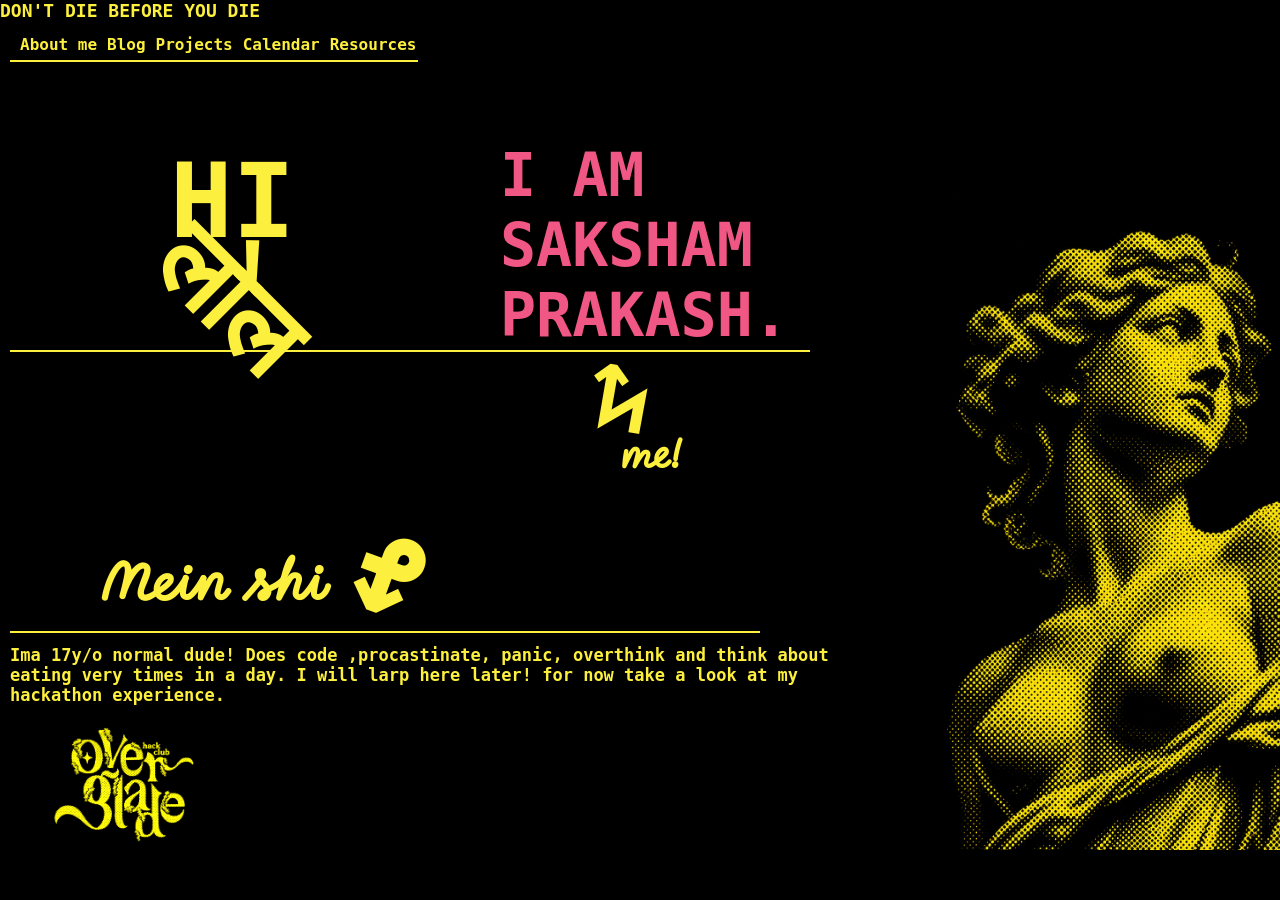
==== index.html @ 029dad7a "layout design" ====
<!DOCTYPE html>
<html lang="en">

<head>

    <meta charset="UTF-8">
    <meta name="viewport" content="width=device/width", intial-scale =1.0 >
    <title> My core</title>
    <link rel="preconnect" href="https://fonts.googleapis.com">
<link rel="preconnect" href="https://fonts.gstatic.com" crossorigin>
<link href="https://fonts.googleapis.com/css2?family=JetBrains+Mono:ital,wght@0,100..800;1,100..800&family=Momo+Signature&display=swap" rel="stylesheet">
    
    <link rel ="stylesheet" href = "style.css">

</head>
<body>
    <div class="nav">

        <a href = "#about">About me</a>
        <a href = "write.html">Blog</a>
        <a href = "#Projects">Projects</a>
        <a href = "#Calendar">Calendar</a>
        <a href = "#resources">Resources</a>
    </div>


        


    
    <main>
        <div >
                <img src ="hpgirl.png" class = "hpgirl">

            </div>
         
        <section class = "front">
            <div class="intro">
                <b> I AM SAKSHAM PRAKASH.</b>
                
                

            </div>
            <div class="hi">
                <b> HI  </b>
                
            </div>
            

            <div class="lol"><b>लोल</b></div>
            <div class="me"><b>me!</b></div>
            <div class="shi"><b>Mein shi</b></div>
            

            
        </section>
        <section>
            <div class="line1"></div>
            <div class="line2"></div>
            <div class="line3"></div>
            <div class="line4"></div>
             
        </section>
        <div class="me-arrow"> 
            <b>↯ </b>
        </div>
        <div class = "shit-arrow">
            <b>↬</b>
        </div>

        <div class="larp"> <b>Ima 17y/o normal dude! Does code ,procastinate, panic, overthink and think about eating very times in a day.
            I will larp here later! for now take a look at my hackathon experience.</b></div>


    
        <div>
            <a href="google.com" ><img src= "overglade.png"class="og"></a>
        </div>
        <div class="quote"> 
            <b> DON'T DIE BEFORE YOU DIE</b>
        </div>
        

        
        
    </main>


</body>

</html>
---- style.css ----
body {
    margin: 0 auto ;
    font-family: "JetBrains", monospace;
    background: #000000;
    
    
    

    
}
main {
    position:relative;
    width: 100%;
    height: 850px;
    overflow: hidden;
    
}
html, body {
    
    
}


.nav {
    display: flex;
    flex-direction: row;
    gap:10px;
    position: absolute;
    left:20px;
    top:35px;
    font-family: inherit;
    font-weight: 600;
    z-index: 100;
    
    

}
.nav a{
    color:#FCEF3D;
    text-decoration: none;
    

}











.intro {
    left:500px;
    position: absolute;
    top:140px;
    text-align: left;
    font-size: 60px;
    color: #F15784;
    
    display:inline-block;
    width: 300px;
    
    
    
}



.hi {
    position: absolute;
    font-size: 104px;
    top:140px;
    left:170px;
    color: #FCEF3D;


}

.lol {
    position:absolute;
    color:#FCEF3D;
    top:240px;
    left:150px;
    font-size: 104px;
    transform: rotate(45deg);

}


.line1 {
    width: 408px;
    height: 2px;
    background-color: #FCEF3D;
    position: absolute;
    left:10px;
    top: 60px;
}

.line2 {
    width: 800px;
    height: 2px;
    background-color: #FCEF3D;
    position: absolute;
    left:10px;
    top: 350px;
    
    
}
.hpgirl {
    position:absolute;
    right: -40px;
    width: 400px;
    height: auto;
    top:190px

}

.line3 {
    position: absolute;
    right:100px;
    left:100px;
    height: 2px;
    top:30px;
    background-color: #FCEF3D;
    visibility: hidden;


}

.line4{
    position: absolute;
    background-color: #FCEF3D;
    width:750px;
    height: 2px;
    left:10px;
    top: 630.5px;
}

.me-arrow {
    position: absolute;
    color: #FCEF3D;
    font-size: 100px;
    top:340px;
    left:590px;
    display: inline-block;
    transform: rotate(180deg);
}

.shit-arrow {
    position:absolute;
    color:#FCEF3D;
    font-size: 150px;
    top:490px;
    left:350px;
    display:inline-block;
    transform: rotate(110deg);
    

}

.me {
    position: absolute;
    color: #FCEF3D;
    font-size: 32px;
    font-family: "Momo Signature",cursive;
    left:620px;
    top:430px;
    
}
.shi {
    position:absolute;
    color:#FCEF3D;
    font-family: "Momo Signature", cursive;
    font-size: 44px;
    left:100px;
    top:550px;
}

.larp {
    position:absolute;
    color:#FCEF3D;
    font-size: 17px;
    bottom:145px;
    left:10px;
    display: inline-block;
    width: 850px;
}


.og {
    position: absolute;
    width: 150px;
    height: auto;

    bottom:0px;
    left:50px;
    filter: brightness(120%);
    

}

.quote {
    position:absolute;
    color:#FCEF3D;
    justify-self: center;
    font-size: large;
}
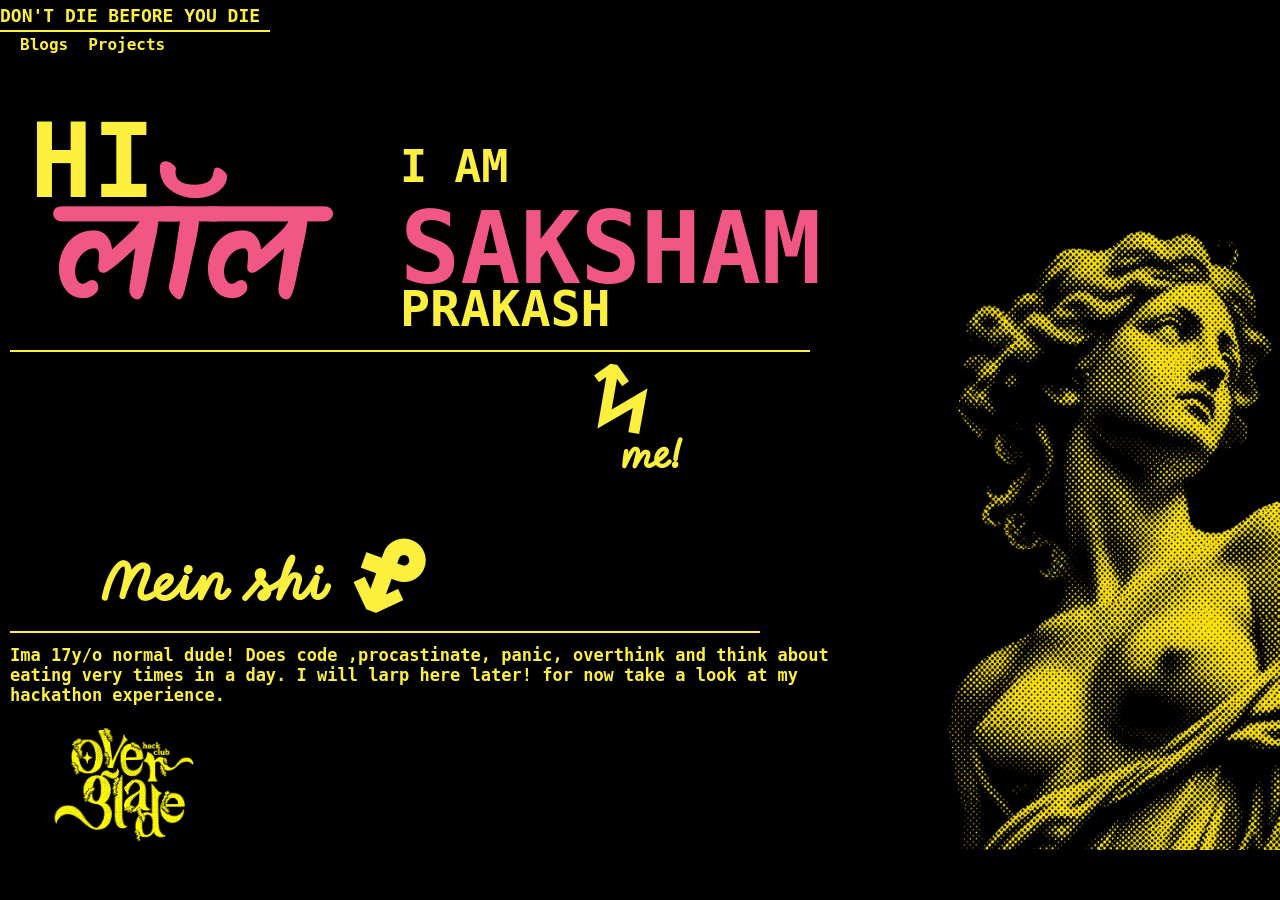
==== commit 9d97e4a4: "added naviation, added socials, fixed intro design n fonts" ====
--- a/index.html
+++ b/index.html
@@ -8,7 +8,7 @@
     <title> My core</title>
     <link rel="preconnect" href="https://fonts.googleapis.com">
 <link rel="preconnect" href="https://fonts.gstatic.com" crossorigin>
-<link href="https://fonts.googleapis.com/css2?family=JetBrains+Mono:ital,wght@0,100..800;1,100..800&family=Momo+Signature&display=swap" rel="stylesheet">
+<link href="https://fonts.googleapis.com/css2?family=JetBrains+Mono:ital,wght@0,100..800;1,100..800&family=Kalam:wght@300;400;700&family=Momo+Signature&display=swap" rel="stylesheet">
     
     <link rel ="stylesheet" href = "style.css">
 
@@ -16,11 +16,10 @@
 <body>
     <div class="nav">
 
-        <a href = "#about">About me</a>
-        <a href = "write.html">Blog</a>
+        
+        <a href = "write.html">Blogs</a>
         <a href = "#Projects">Projects</a>
-        <a href = "#Calendar">Calendar</a>
-        <a href = "#resources">Resources</a>
+        
     </div>
 
 
@@ -36,10 +35,16 @@
          
         <section class = "front">
             <div class="intro">
-                <b> I AM SAKSHAM PRAKASH.</b>
+                <b> I AM </b>
                 
                 
 
+            </div>
+            <div class = "saksham"> 
+                <b> SAKSHAM</b>
+            </div>
+            <div class = "prakash">
+                <b>PRAKASH  </b>
             </div>
             <div class="hi">
                 <b> HI  </b>
@@ -47,7 +52,7 @@
             </div>
             
 
-            <div class="lol"><b>लोल</b></div>
+            <div class="lol"><b>लॉल</b></div>
             <div class="me"><b>me!</b></div>
             <div class="shi"><b>Mein shi</b></div>
             
@@ -73,11 +78,20 @@
 
 
     
-        <div>
-            <a href="google.com" ><img src= "overglade.png"class="og"></a>
-        </div>
+        
         <div class="quote"> 
             <b> DON'T DIE BEFORE YOU DIE</b>
+        </div>
+        <div class="ogcon">
+            <div href ="google.com"><img src="overglade_hover.png" class = "og_hover"></div>
+            <div>
+            <img src= "overglade.png"class="og"></a>
+        </div>
+
+        </div>
+        <div class="socials">
+            <a href = "instagram.com"> <img src = "ig.png" class="ig"></a>
+            <a href = "linkedin.com"> <img src = "linkdin.png" class= "linkdin"></a>
         </div>
         
 
--- a/style.css
+++ b/style.css
@@ -15,16 +15,13 @@
     overflow: hidden;
     
 }
-html, body {
-    
-    
-}
+
 
 
 .nav {
     display: flex;
     flex-direction: row;
-    gap:10px;
+    gap:20px;
     position: absolute;
     left:20px;
     top:35px;
@@ -41,6 +38,9 @@
     
 
 }
+.nav a:hover {
+    color:#F15784
+}
 
 
 
@@ -53,12 +53,12 @@
 
 
 .intro {
-    left:500px;
+    left:400px;
     position: absolute;
     top:140px;
-    text-align: left;
-    font-size: 60px;
-    color: #F15784;
+    
+    font-size: 45px;
+    color: #FCEF3D;
     
     display:inline-block;
     width: 300px;
@@ -66,14 +66,33 @@
     
     
 }
+.saksham {
+    position:absolute;
+    color:#F15784;
+    font-size: 100px;
+    font-weight: 700;
+    top:190px;
+    left: 400px;
+
+}
+.prakash {
+
+    position:absolute;
+    color:#FCEF3D;
+    font-size: 50px;
+    font-weight: 800;
+    top:280px;
+    left: 400px;
+
+}
 
 
 
 .hi {
     position: absolute;
     font-size: 104px;
-    top:140px;
-    left:170px;
+    top:100px;
+    left:30px;
     color: #FCEF3D;
 
 
@@ -81,22 +100,26 @@
 
 .lol {
     position:absolute;
-    color:#FCEF3D;
-    top:240px;
-    left:150px;
-    font-size: 104px;
-    transform: rotate(45deg);
+    color:#F15784;
+    top:150px;
+    left:50px;
+    font-size: 140px;
+    
+    font-family: Kalam;
+    font-weight: 700;
+    z-index: 10;
 
 }
 
 
 .line1 {
-    width: 408px;
-    height: 2px;
+    width: 160px;
+    height: 3px;
     background-color: #FCEF3D;
     position: absolute;
     left:10px;
     top: 60px;
+    visibility: hidden;
 }
 
 .line2 {
@@ -120,12 +143,12 @@
 
 .line3 {
     position: absolute;
-    right:100px;
-    left:100px;
+    width:270px;
     height: 2px;
     top:30px;
     background-color: #FCEF3D;
-    visibility: hidden;
+    justify-self: center;
+    
 
 
 }
@@ -202,20 +225,59 @@
 
 }
 
+
+.og_hover {
+     position: absolute;
+    width: 150px;
+    height: auto;
+
+    bottom:0px;
+    left:50px;
+    filter: brightness(120%);
+
+}
+.ogcon:hover .og {
+    transition: 0.1s;
+    visibility: hidden;
+
+}
+.ogcon:hover .og_hover {
+    transition: 0.1s;
+    visibility: visible;
+}
+
 .quote {
     position:absolute;
     color:#FCEF3D;
     justify-self: center;
     font-size: large;
-}
-
-
-
-
-
-
-    
-    
-    
-
-
+    top:5px;
+}
+.socials {
+    position:absolute;
+    top:20px;
+    left:1280px;
+    display:flex;
+    gap:20px;
+}
+.ig {
+    
+    width: 100%;
+    height: 30px;
+}
+.linkdin {
+    
+    width: 100%;
+    height: 30px;
+    
+}
+
+
+
+
+
+    
+    
+    
+
+
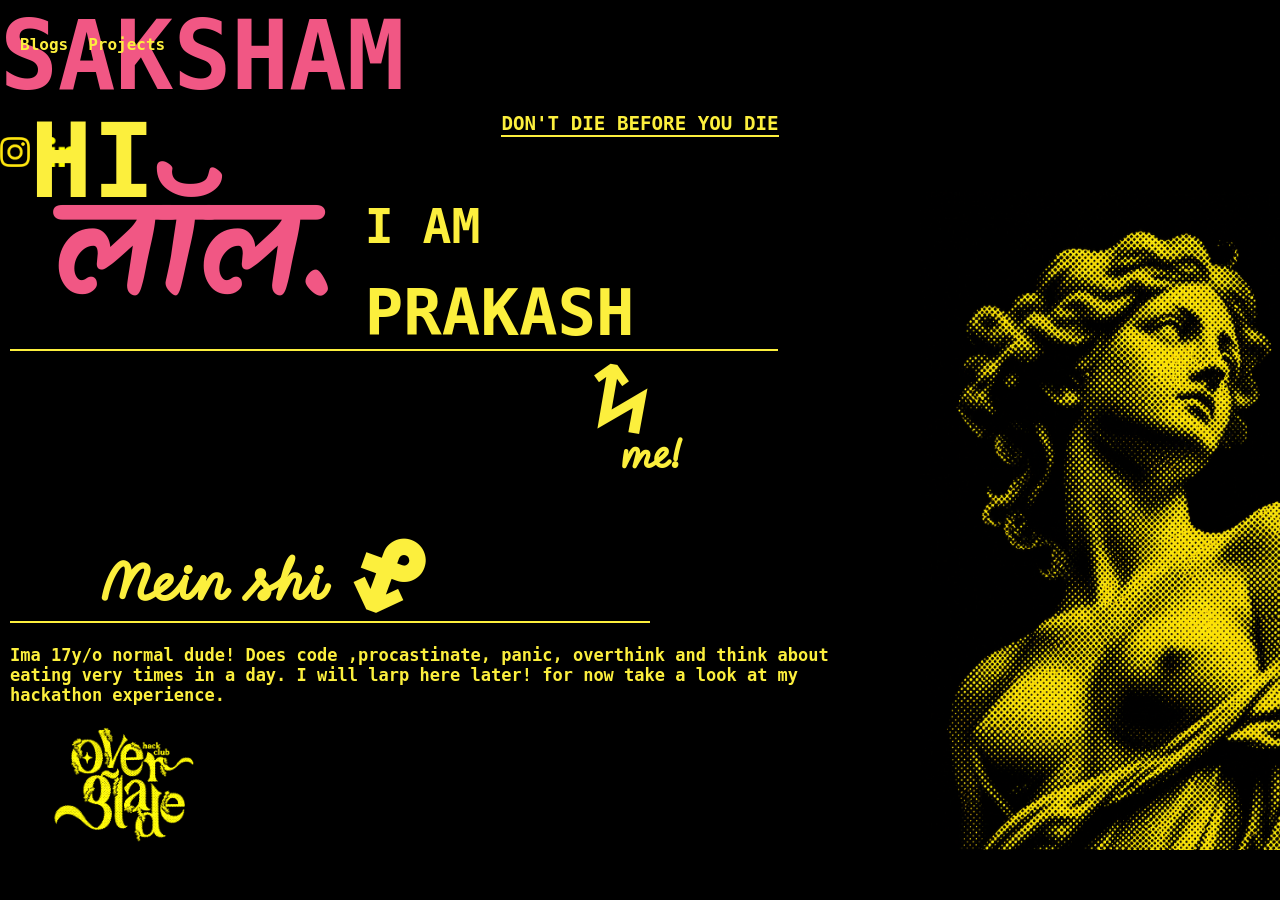
==== commit 95f712d2: "still working on some proportion n sizing and placements issues" ====
--- a/index.html
+++ b/index.html
@@ -4,7 +4,7 @@
 <head>
 
     <meta charset="UTF-8">
-    <meta name="viewport" content="width=device/width", intial-scale =1.0 >
+    <meta name="viewport" content="width=device-width", intial-scale=1.0 >
     <title> My core</title>
     <link rel="preconnect" href="https://fonts.googleapis.com">
 <link rel="preconnect" href="https://fonts.gstatic.com" crossorigin>
@@ -52,7 +52,7 @@
             </div>
             
 
-            <div class="lol"><b>लॉल</b></div>
+            <div class="lol"><b>लॉल.</b></div>
             <div class="me"><b>me!</b></div>
             <div class="shi"><b>Mein shi</b></div>
             
--- a/style.css
+++ b/style.css
@@ -11,7 +11,7 @@
 main {
     position:relative;
     width: 100%;
-    height: 850px;
+    min-height: 850px;
     overflow: hidden;
     
 }
@@ -53,36 +53,35 @@
 
 
 .intro {
-    left:400px;
-    position: absolute;
-    top:140px;
-    
-    font-size: 45px;
+    left:28.5vw;
+    position: absolute;
+    top:22vh;
+    
+    font-size: 3rem;
     color: #FCEF3D;
     
     display:inline-block;
-    width: 300px;
+    
     
     
     
 }
 .saksham {
-    position:absolute;
+    
     color:#F15784;
-    font-size: 100px;
+    font-size: 6rem;
     font-weight: 700;
-    top:190px;
-    left: 400px;
+    
 
 }
 .prakash {
 
     position:absolute;
     color:#FCEF3D;
-    font-size: 50px;
+    font-size: 4rem;
     font-weight: 800;
-    top:280px;
-    left: 400px;
+    top:32.5%;
+    left: 28.5%;
 
 }
 
@@ -90,7 +89,7 @@
 
 .hi {
     position: absolute;
-    font-size: 104px;
+    font-size: 6.5rem;
     top:100px;
     left:30px;
     color: #FCEF3D;
@@ -103,7 +102,7 @@
     color:#F15784;
     top:150px;
     left:50px;
-    font-size: 140px;
+    font-size: 8.5rem;
     
     font-family: Kalam;
     font-weight: 700;
@@ -123,12 +122,12 @@
 }
 
 .line2 {
-    width: 800px;
+    width: 60%;
     height: 2px;
     background-color: #FCEF3D;
     position: absolute;
     left:10px;
-    top: 350px;
+    top: 41%;
     
     
 }
@@ -141,25 +140,15 @@
 
 }
 
-.line3 {
-    position: absolute;
-    width:270px;
+
+
+.line4{
+    position: absolute;
+    background-color: #FCEF3D;
+    width:50%;
     height: 2px;
-    top:30px;
-    background-color: #FCEF3D;
-    justify-self: center;
-    
-
-
-}
-
-.line4{
-    position: absolute;
-    background-color: #FCEF3D;
-    width:750px;
-    height: 2px;
-    left:10px;
-    top: 630.5px;
+    left:10px;
+    top: 73%;
 }
 
 .me-arrow {
@@ -247,18 +236,29 @@
 }
 
 .quote {
-    position:absolute;
-    color:#FCEF3D;
-    justify-self: center;
-    font-size: large;
-    top:5px;
+    text-align: center;
+    
+    
+    
+    color:#FCEF3D;
+    
+    font-size:1.2rem;
+    border-bottom: 0.15rem solid #FCEF3D;
+    width:fit-content;
+    margin-left: auto;
+    margin-right: auto;
+
+    
+    
 }
 .socials {
-    position:absolute;
-    top:20px;
-    left:1280px;
+    margin-right:2vh;
+    margin-left:auto;
+    
     display:flex;
-    gap:20px;
+    gap:1.1rem;
+    justify-self: right;
+
 }
 .ig {
     
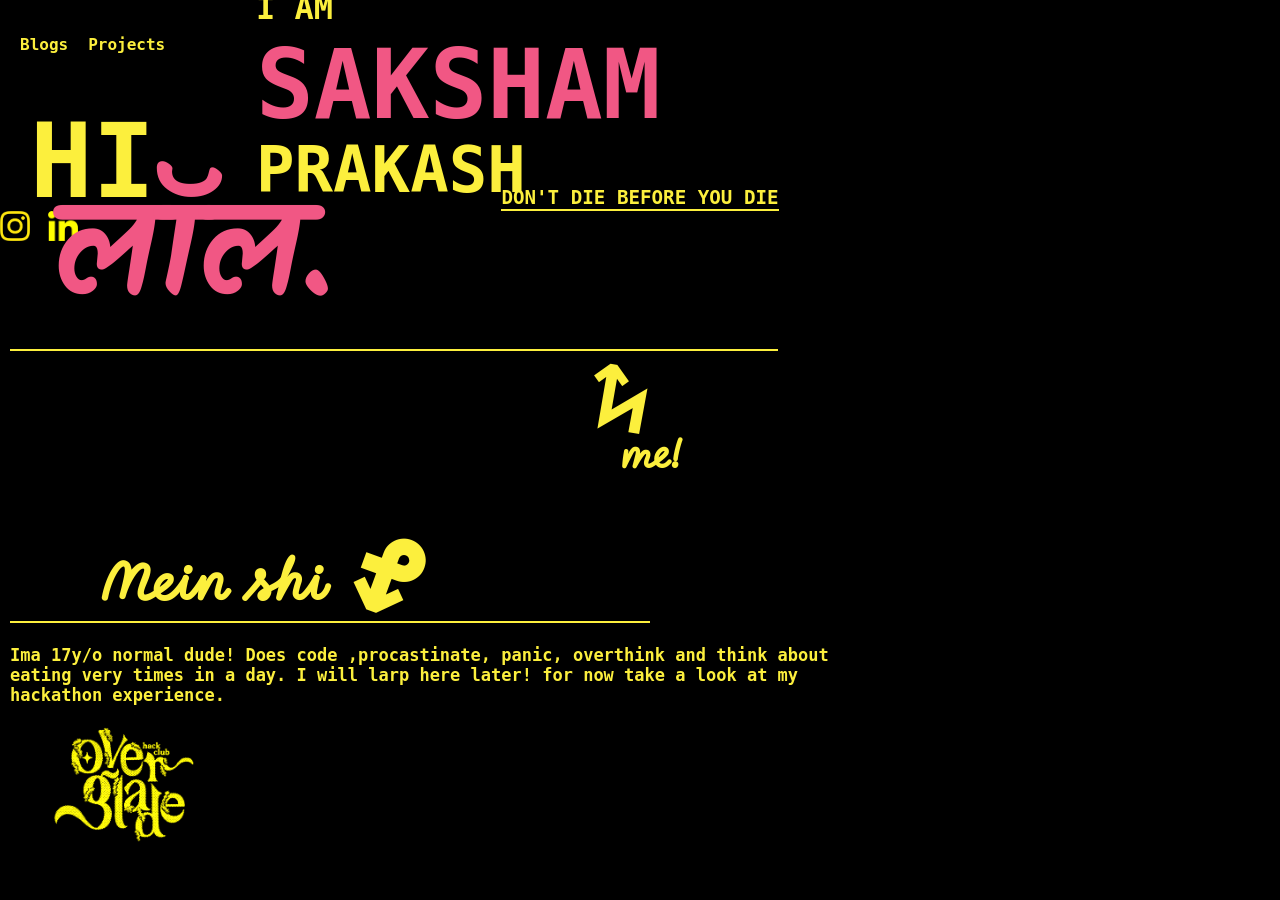
==== commit 74f75780: "still f ixing the position n scaling problems" ====
--- a/index.html
+++ b/index.html
@@ -34,18 +34,18 @@
             </div>
          
         <section class = "front">
-            <div class="intro">
-                <b> I AM </b>
+            <div class = "intro1">
+                <div class="intro">
+                <b class = "iam"> I AM </b>
+                <b class="saksham">SAKSHAM</b>
+                <b class = "prakash">PRAKASH</b> </div>
+            </div>
+            
+            
                 
                 
 
-            </div>
-            <div class = "saksham"> 
-                <b> SAKSHAM</b>
-            </div>
-            <div class = "prakash">
-                <b>PRAKASH  </b>
-            </div>
+            
             <div class="hi">
                 <b> HI  </b>
                 
--- a/style.css
+++ b/style.css
@@ -44,7 +44,12 @@
 
 
 
-
+.intro1 {
+    padding-left:20vw;
+    
+
+
+}
 
 
 
@@ -53,17 +58,29 @@
 
 
 .intro {
-    left:28.5vw;
-    position: absolute;
-    top:22vh;
-    
-    font-size: 3rem;
+    
+    
+    
     color: #FCEF3D;
     
-    display:inline-block;
-    
-    
-    
+    display:flex;
+    flex-direction: column;
+    align-items: flex-start;
+    gap:5vh;
+    
+
+    
+
+    
+    
+    
+    
+}
+.iam{
+    font-size: 2rem;
+    height:fit-content;
+    line-height: 0.5;
+
     
 }
 .saksham {
@@ -71,17 +88,21 @@
     color:#F15784;
     font-size: 6rem;
     font-weight: 700;
+    height:fit-content;
+    line-height: 0.5;
+    
     
 
 }
 .prakash {
-
-    position:absolute;
+    height: fit-content;
+
+    
     color:#FCEF3D;
     font-size: 4rem;
     font-weight: 800;
-    top:32.5%;
-    left: 28.5%;
+    line-height: 0.5;
+   
 
 }
 
@@ -136,13 +157,17 @@
     right: -40px;
     width: 400px;
     height: auto;
-    top:190px
-
-}
-
-
-
-.line4{
+    top:190px;
+    visibility: hidden;
+    
+
+
+
+}
+
+
+
+.line4{ 
     position: absolute;
     background-color: #FCEF3D;
     width:50%;
@@ -159,6 +184,7 @@
     left:590px;
     display: inline-block;
     transform: rotate(180deg);
+    
 }
 
 .shit-arrow {
@@ -247,6 +273,7 @@
     width:fit-content;
     margin-left: auto;
     margin-right: auto;
+    
 
     
     
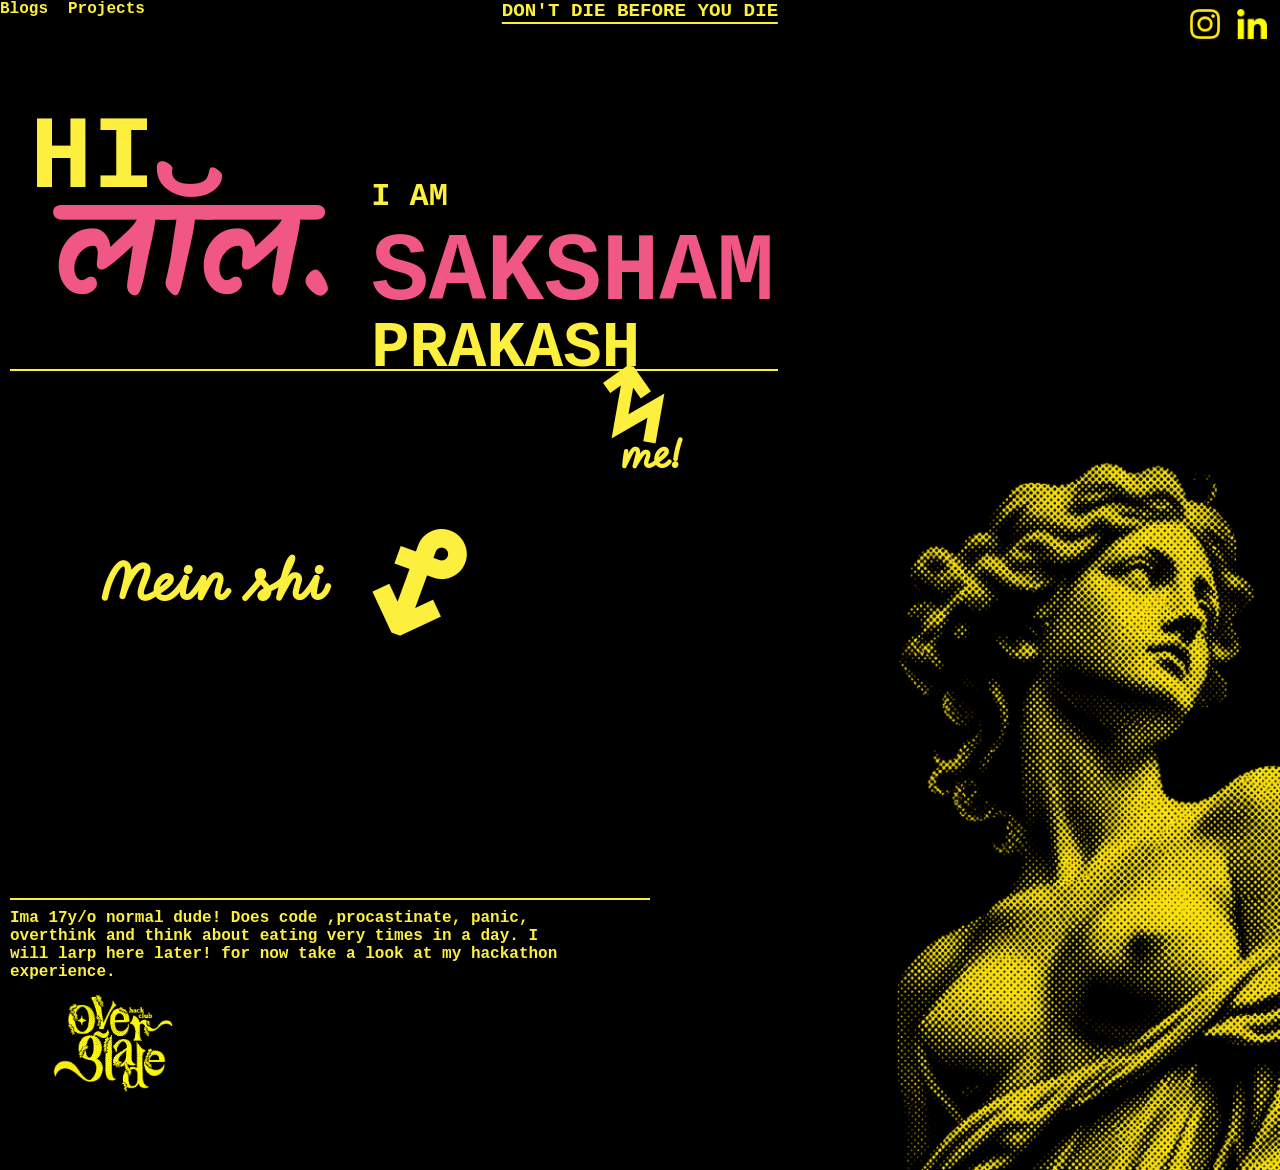
==== commit dd6017ec: "fixed line4 postioning, and other elemts adaptibiltiy to different screeens, use two section for fir" ====
--- a/index.html
+++ b/index.html
@@ -14,6 +14,26 @@
 
 </head>
 <body>
+     
+
+
+        
+
+
+    
+    <main>
+        <div class="girl" >
+                <img src ="hpgirl.png" class = "hpgirl">
+
+         </div>
+        <section class = "first_screen">
+            <div class="socials">
+            <a href = "https://instagram.com" target="_blank"> <img src = "ig.png" class="ig"></a>
+            <a href = "https://linkedin.com" target ="blank"> <img src = "linkdin.png" class= "linkdin"></a>
+        </div>
+        <div class="quote"> 
+            <b> DON'T DIE BEFORE YOU DIE</b>
+        </div>
     <div class="nav">
 
         
@@ -21,25 +41,16 @@
         <a href = "#Projects">Projects</a>
         
     </div>
-
-
-        
-
-
-    
-    <main>
-        <div >
-                <img src ="hpgirl.png" class = "hpgirl">
-
-            </div>
+            
          
-        <section class = "front">
-            <div class = "intro1">
-                <div class="intro">
-                <b class = "iam"> I AM </b>
-                <b class="saksham">SAKSHAM</b>
-                <b class = "prakash">PRAKASH</b> </div>
-            </div>
+            <section class = "front">
+                <div class = "intro1">
+                    <div class="intro">
+                        <b class = "iam"> I AM </b>
+                        <b class="saksham">SAKSHAM</b>
+                        <b class = "prakash">PRAKASH</b> 
+                    </div>
+                </div>
             
             
                 
@@ -63,9 +74,13 @@
             <div class="line1"></div>
             <div class="line2"></div>
             <div class="line3"></div>
-            <div class="line4"></div>
+
+            
              
         </section>
+        <div class="line4"></div>
+               
+        
         <div class="me-arrow"> 
             <b>↯ </b>
         </div>
@@ -73,26 +88,39 @@
             <b>↬</b>
         </div>
 
-        <div class="larp"> <b>Ima 17y/o normal dude! Does code ,procastinate, panic, overthink and think about eating very times in a day.
-            I will larp here later! for now take a look at my hackathon experience.</b></div>
+        </section>
+
+
+
+
+
+
+        <section class="second_screen">
+
+
+            <div class="larp"> <b>Ima 17y/o normal dude! Does code ,procastinate, panic, overthink and think about eating very times in a day.
+            I will larp here later! for now take a look at my hackathon experience.</b>
+            </div>
+
+            <div class="ogcon">
+            <div href ="google.com"><img src="overglade_hover.png" class = "og_hover"></div>
+            <div>
+            <img src= "overglade.png"class="og"></a>
+            </div>
+
+            </div>
 
 
     
         
-        <div class="quote"> 
-            <b> DON'T DIE BEFORE YOU DIE</b>
-        </div>
-        <div class="ogcon">
-            <div href ="google.com"><img src="overglade_hover.png" class = "og_hover"></div>
-            <div>
-            <img src= "overglade.png"class="og"></a>
-        </div>
+        
+        
 
-        </div>
-        <div class="socials">
-            <a href = "instagram.com"> <img src = "ig.png" class="ig"></a>
-            <a href = "linkedin.com"> <img src = "linkdin.png" class= "linkdin"></a>
-        </div>
+        </section>
+        
+
+        
+       
         
 
         
--- a/style.css
+++ b/style.css
@@ -3,6 +3,7 @@
     font-family: "JetBrains", monospace;
     background: #000000;
     
+    overflow-x: hidden;
     
     
 
@@ -11,8 +12,8 @@
 main {
     position:relative;
     width: 100%;
-    min-height: 850px;
-    overflow: hidden;
+    
+    
     
 }
 
@@ -22,16 +23,28 @@
     display: flex;
     flex-direction: row;
     gap:20px;
-    position: absolute;
-    left:20px;
-    top:35px;
+    width: fit-content;
     font-family: inherit;
     font-weight: 600;
-    z-index: 100;
-    
-    
-
-}
+}
+   
+.first_screen {
+    position: relative;
+    width: 100%;
+    height: 100vh;
+    box-sizing: border-box;
+}
+
+.second_screen {
+    position: relative;
+    width: 100%;
+    min-height: 30vh;
+    box-sizing: border-box;
+}
+    
+    
+
+
 .nav a{
     color:#FCEF3D;
     text-decoration: none;
@@ -42,10 +55,53 @@
     color:#F15784
 }
 
+.quote {
+    position: absolute;
+    top:0vh;
+    left:50%;
+
+    
+    
+    
+    
+    
+    
+    color:#FCEF3D;
+    
+    font-size:1.2rem;
+    border-bottom: 0.15rem solid #FCEF3D;
+    width:fit-content;
+   
+    height: fit-content;
+    transform:translateX(-50%);
+    
+    
+
+    
+    
+}
+
+.socials {
+    position:absolute;
+    top:1vh;
+    right:1vw;
+    
+    
+    
+    width:fit-content;
+
+    
+    display:flex;
+    gap:1.1rem;
+    
+
+}
 
 
 .intro1 {
-    padding-left:20vw;
+    padding-left:29vw;
+    padding-top: 19vh;
+    
     
 
 
@@ -69,12 +125,6 @@
     gap:5vh;
     
 
-    
-
-    
-    
-    
-    
 }
 .iam{
     font-size: 2rem;
@@ -101,7 +151,7 @@
     color:#FCEF3D;
     font-size: 4rem;
     font-weight: 800;
-    line-height: 0.5;
+    line-height: 0.2;
    
 
 }
@@ -150,30 +200,34 @@
     left:10px;
     top: 41%;
     
-    
+}
+.girl {
+    overflow: hidden;
+    position:absolute;
+    right: 0;
+    width: 30%;
+    height: 165vh;
+    bottom:0;
 }
 .hpgirl {
-    position:absolute;
-    right: -40px;
-    width: 400px;
-    height: auto;
-    top:190px;
-    visibility: hidden;
-    
-
-
-
+    
+    position:absolute;
+    bottom:0vh;
+    width: 100%;
+    
 }
 
 
 
 .line4{ 
-    position: absolute;
+    
     background-color: #FCEF3D;
     width:50%;
     height: 2px;
+    position:absolute;
     left:10px;
-    top: 73%;
+    bottom:0vh;
+    
 }
 
 .me-arrow {
@@ -220,20 +274,20 @@
 .larp {
     position:absolute;
     color:#FCEF3D;
-    font-size: 17px;
-    bottom:145px;
+    font-size: 1rem;
+    top:1vh;
     left:10px;
     display: inline-block;
-    width: 850px;
+    width: 45%;
 }
 
 
 .og {
     position: absolute;
-    width: 150px;
+    width: 10%;
     height: auto;
 
-    bottom:0px;
+    top:10vh;
     left:50px;
     filter: brightness(120%);
     
@@ -243,10 +297,10 @@
 
 .og_hover {
      position: absolute;
-    width: 150px;
+    width: 10%;
     height: auto;
 
-    bottom:0px;
+    top:10vh;
     left:50px;
     filter: brightness(120%);
 
@@ -261,40 +315,16 @@
     visibility: visible;
 }
 
-.quote {
-    text-align: center;
-    
-    
-    
-    color:#FCEF3D;
-    
-    font-size:1.2rem;
-    border-bottom: 0.15rem solid #FCEF3D;
-    width:fit-content;
-    margin-left: auto;
-    margin-right: auto;
-    
-
-    
-    
-}
-.socials {
-    margin-right:2vh;
-    margin-left:auto;
-    
-    display:flex;
-    gap:1.1rem;
-    justify-self: right;
-
-}
+
+
 .ig {
     
-    width: 100%;
+    width: auto;
     height: 30px;
 }
 .linkdin {
     
-    width: 100%;
+    width: auto;
     height: 30px;
     
 }
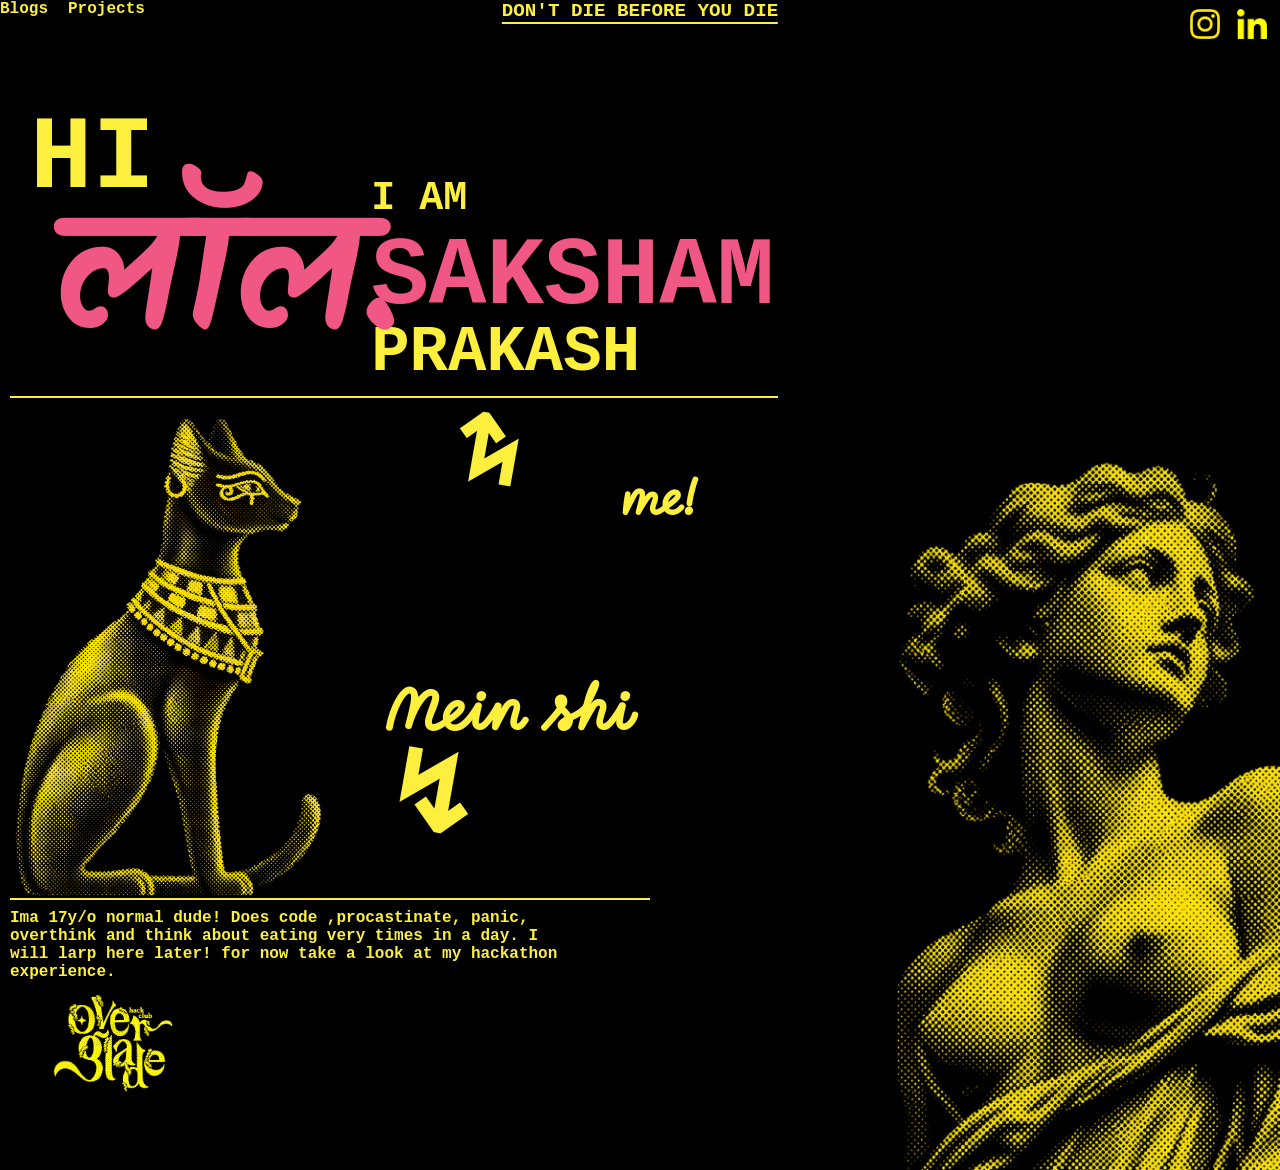
==== commit 1f84a6ce: "almost done with home page moving to project n blog" ====
--- a/index.html
+++ b/index.html
@@ -26,6 +26,7 @@
                 <img src ="hpgirl.png" class = "hpgirl">
 
          </div>
+         <div> <img src="cat.png" class = "cat"> </div>
         <section class = "first_screen">
             <div class="socials">
             <a href = "https://instagram.com" target="_blank"> <img src = "ig.png" class="ig"></a>
@@ -85,7 +86,7 @@
             <b>↯ </b>
         </div>
         <div class = "shit-arrow">
-            <b>↬</b>
+            <b>↯</b>
         </div>
 
         </section>
--- a/style.css
+++ b/style.css
@@ -127,7 +127,7 @@
 
 }
 .iam{
-    font-size: 2rem;
+    font-size: 2.5rem;
     height:fit-content;
     line-height: 0.5;
 
@@ -173,7 +173,7 @@
     color:#F15784;
     top:150px;
     left:50px;
-    font-size: 8.5rem;
+    font-size: 10.5rem;
     
     font-family: Kalam;
     font-weight: 700;
@@ -182,15 +182,7 @@
 }
 
 
-.line1 {
-    width: 160px;
-    height: 3px;
-    background-color: #FCEF3D;
-    position: absolute;
-    left:10px;
-    top: 60px;
-    visibility: hidden;
-}
+
 
 .line2 {
     width: 60%;
@@ -198,7 +190,7 @@
     background-color: #FCEF3D;
     position: absolute;
     left:10px;
-    top: 41%;
+    top: 44vh;
     
 }
 .girl {
@@ -216,6 +208,14 @@
     width: 100%;
     
 }
+.cat {
+    position: absolute;
+    height:auto;
+    width: 38vh;
+    top:46vh;
+    left:0vw;
+    transform:scaleX(-1);
+}
 
 
 
@@ -233,9 +233,9 @@
 .me-arrow {
     position: absolute;
     color: #FCEF3D;
-    font-size: 100px;
-    top:340px;
-    left:590px;
+    font-size: 6rem;
+    top:43vh;
+    left:35vw;
     display: inline-block;
     transform: rotate(180deg);
     
@@ -244,11 +244,16 @@
 .shit-arrow {
     position:absolute;
     color:#FCEF3D;
-    font-size: 150px;
-    top:490px;
-    left:350px;
+    font-size: 7rem;
+    top:81vh;
+    left:30vw;
     display:inline-block;
-    transform: rotate(110deg);
+    
+
+    
+
+    
+    
     
 
 }
@@ -256,19 +261,19 @@
 .me {
     position: absolute;
     color: #FCEF3D;
-    font-size: 32px;
+    font-size: 2.5rem;
     font-family: "Momo Signature",cursive;
     left:620px;
-    top:430px;
+    top:52vh;
     
 }
 .shi {
     position:absolute;
     color:#FCEF3D;
     font-family: "Momo Signature", cursive;
-    font-size: 44px;
-    left:100px;
-    top:550px;
+    font-size: 3rem;
+    left:30vw;
+    top:75vh;
 }
 
 .larp {
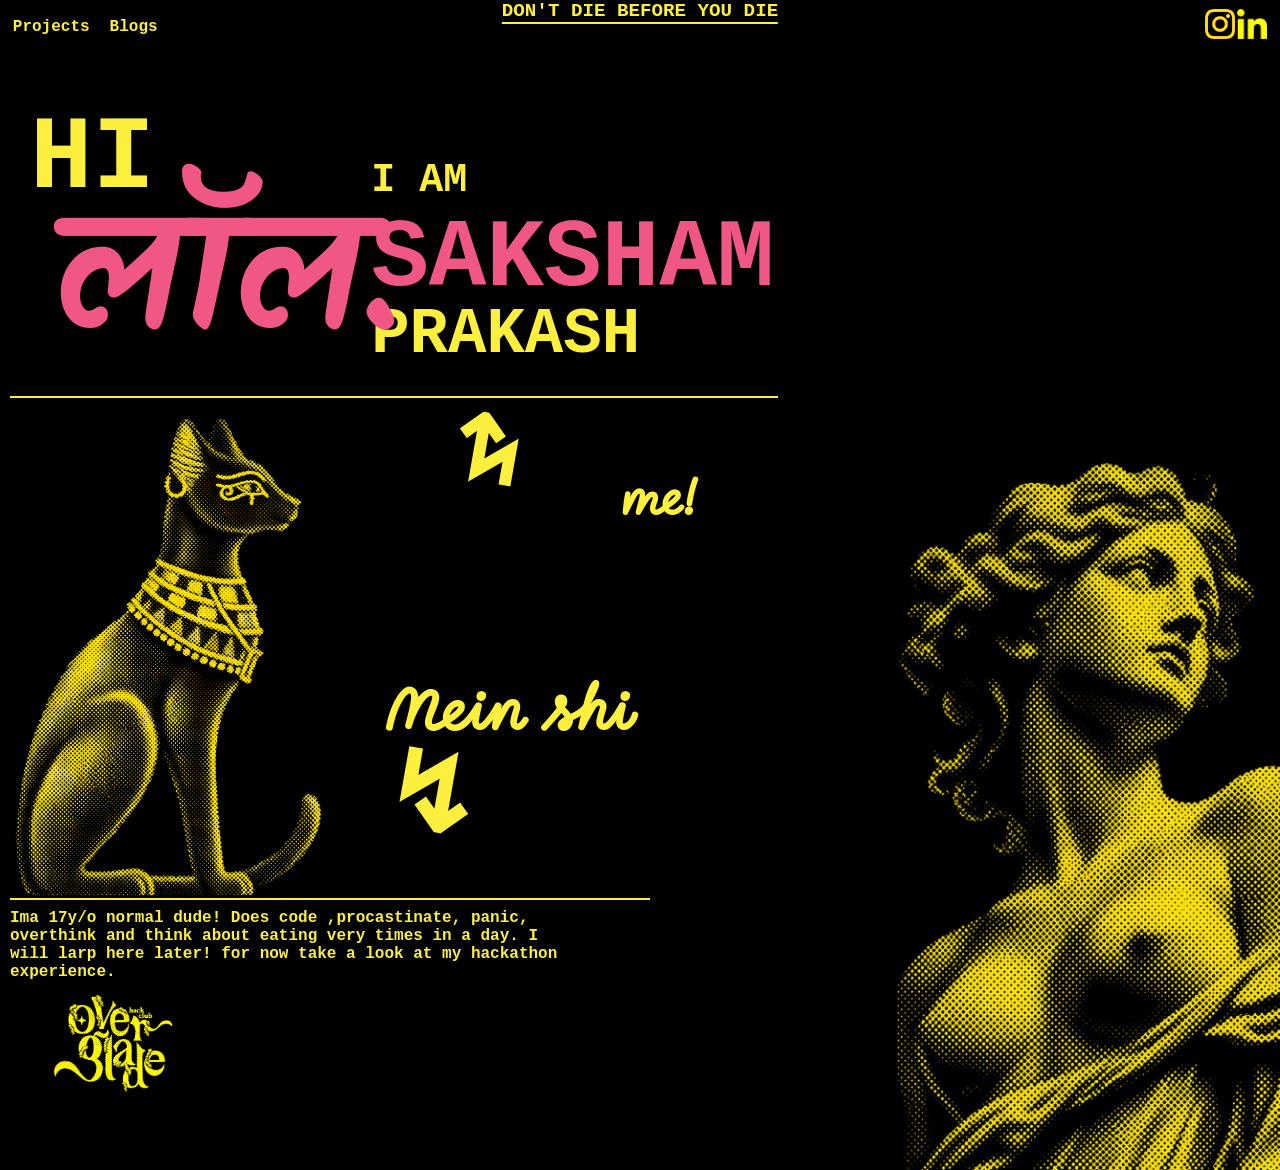
==== commit 27fcfa1d: "started and made good develppment in project page" ====
--- a/index.html
+++ b/index.html
@@ -28,18 +28,28 @@
          </div>
          <div> <img src="cat.png" class = "cat"> </div>
         <section class = "first_screen">
-            <div class="socials">
-            <a href = "https://instagram.com" target="_blank"> <img src = "ig.png" class="ig"></a>
+            <div class="linkdin_con">
+                
+                <a><img src="linkdin_pink.png" class = "linkdin_hover"> </a> 
+                 
+            
             <a href = "https://linkedin.com" target ="blank"> <img src = "linkdin.png" class= "linkdin"></a>
         </div>
+            <div class ="insta_con">
+                <a><img src="ig_pink.png" class = "ig_hover"> </a>
+                <a href = "https://instagram.com" target="_blank"> <img src = "ig.png" class="ig"></a>
+
+            </div>
+
         <div class="quote"> 
             <b> DON'T DIE BEFORE YOU DIE</b>
         </div>
     <div class="nav">
 
         
+        <a href = "projects.html">Projects</a>
         <a href = "write.html">Blogs</a>
-        <a href = "#Projects">Projects</a>
+        
         
     </div>
             
@@ -110,6 +120,8 @@
             </div>
 
             </div>
+             
+            
 
 
     
--- a/style.css
+++ b/style.css
@@ -26,6 +26,9 @@
     width: fit-content;
     font-family: inherit;
     font-weight: 600;
+    position:absolute;
+    top:2vh;
+    left:1vw;
 }
    
 .first_screen {
@@ -81,21 +84,7 @@
     
 }
 
-.socials {
-    position:absolute;
-    top:1vh;
-    right:1vw;
-    
-    
-    
-    width:fit-content;
-
-    
-    display:flex;
-    gap:1.1rem;
-    
-
-}
+
 
 
 .intro1 {
@@ -326,20 +315,65 @@
     
     width: auto;
     height: 30px;
+    position:absolute;
+    right:3.5vw;
+    top:1vh;
+}
+
+.ig_hover {
+    width: auto;
+    height:30px;
+    position:absolute;
+    right:3.5vw;
+    top:1vh;
+}
+.insta_con:hover .ig {
+    transition:0.1s;
+    visibility: hidden;
+
+
+}
+.insta_con:hover .ig_hover {
+    transition: 0.1s;
+    visibility: visible;
 }
 .linkdin {
     
     width: auto;
     height: 30px;
-    
-}
-
-
-
-
-
-    
-    
-    
-
-
+    position:absolute;
+    right:1vw;
+    top:1vh;
+    
+}
+
+.linkdin_hover {
+    width: auto;
+    height:30px;
+    
+    position:absolute;
+    right:1vw;
+    top:1vh;
+}
+
+.linkdin_con:hover .linkdin {
+    transition: 0.1s;
+    visibility: hidden;
+
+
+}
+
+.linkdin_con:hover .linkdin_hover {
+    transition: 0.1s;
+    visibility: visible;
+}
+
+
+
+
+
+    
+    
+    
+
+
